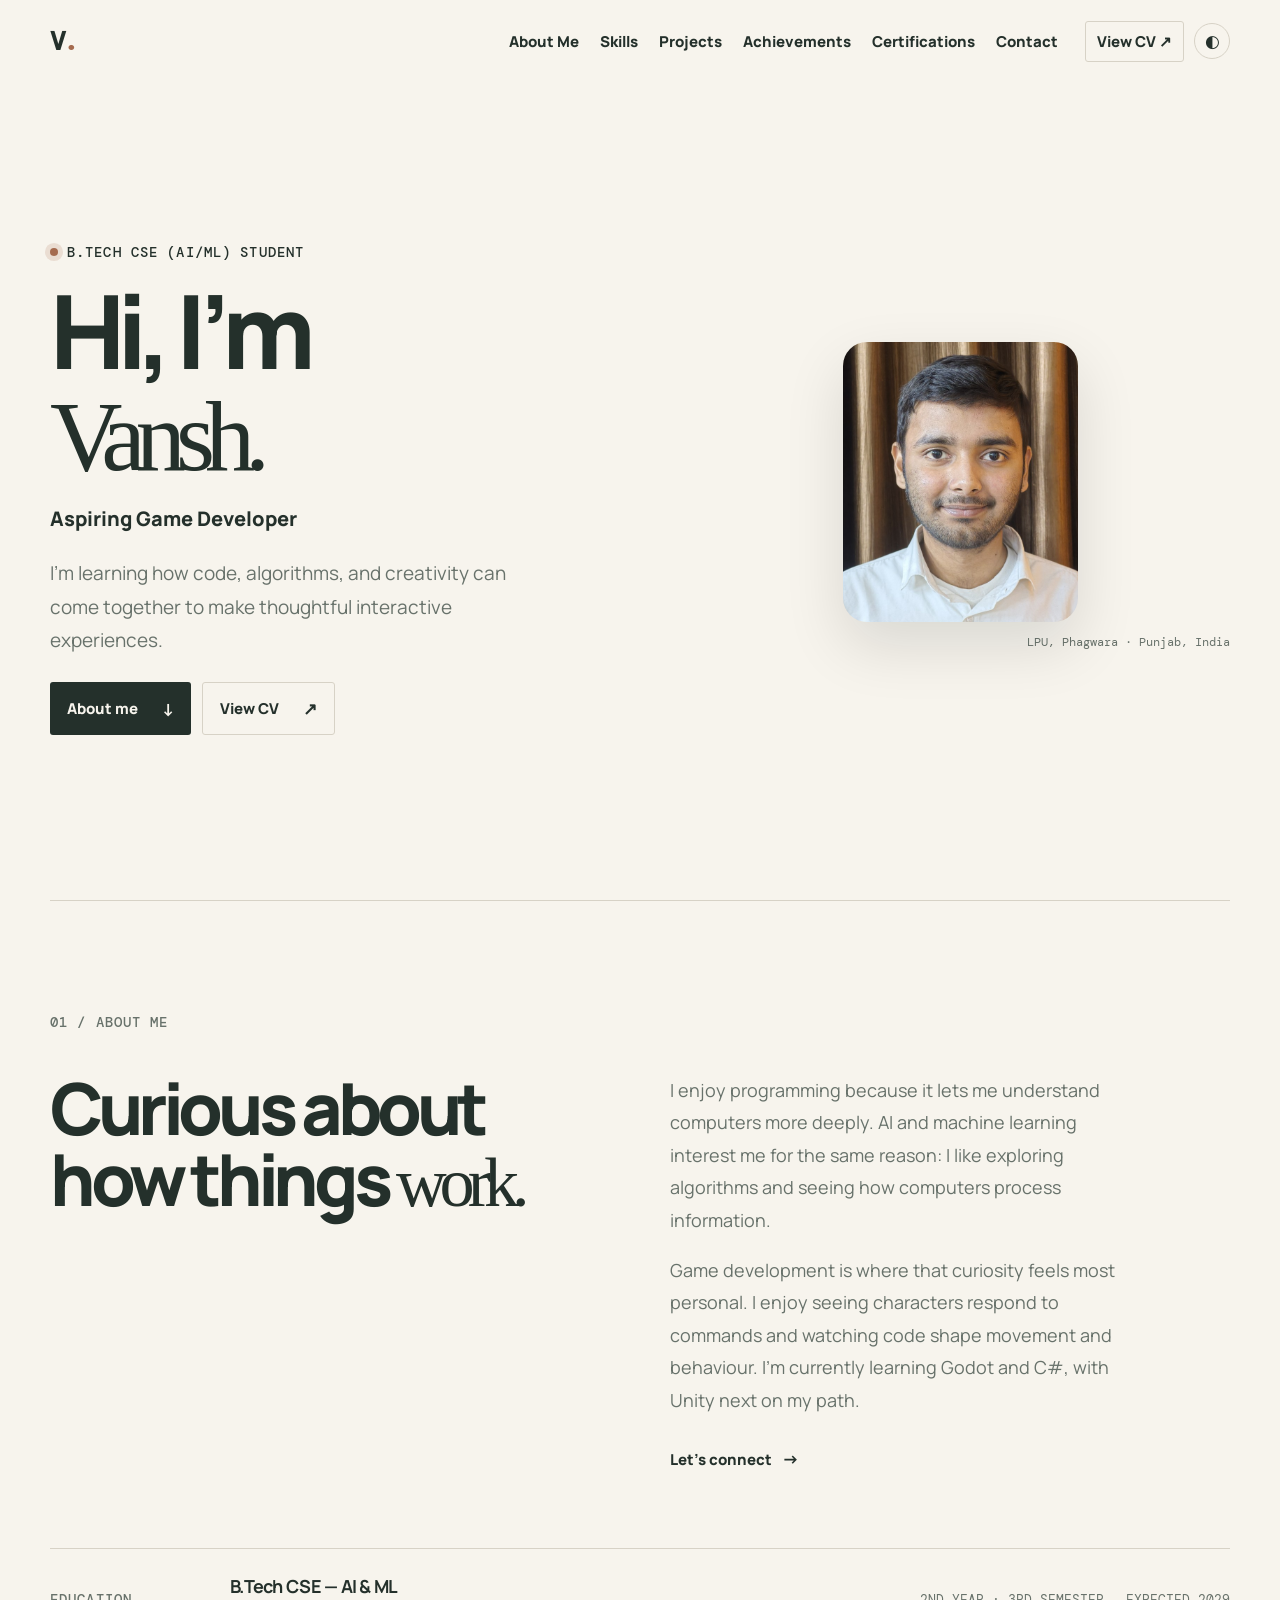
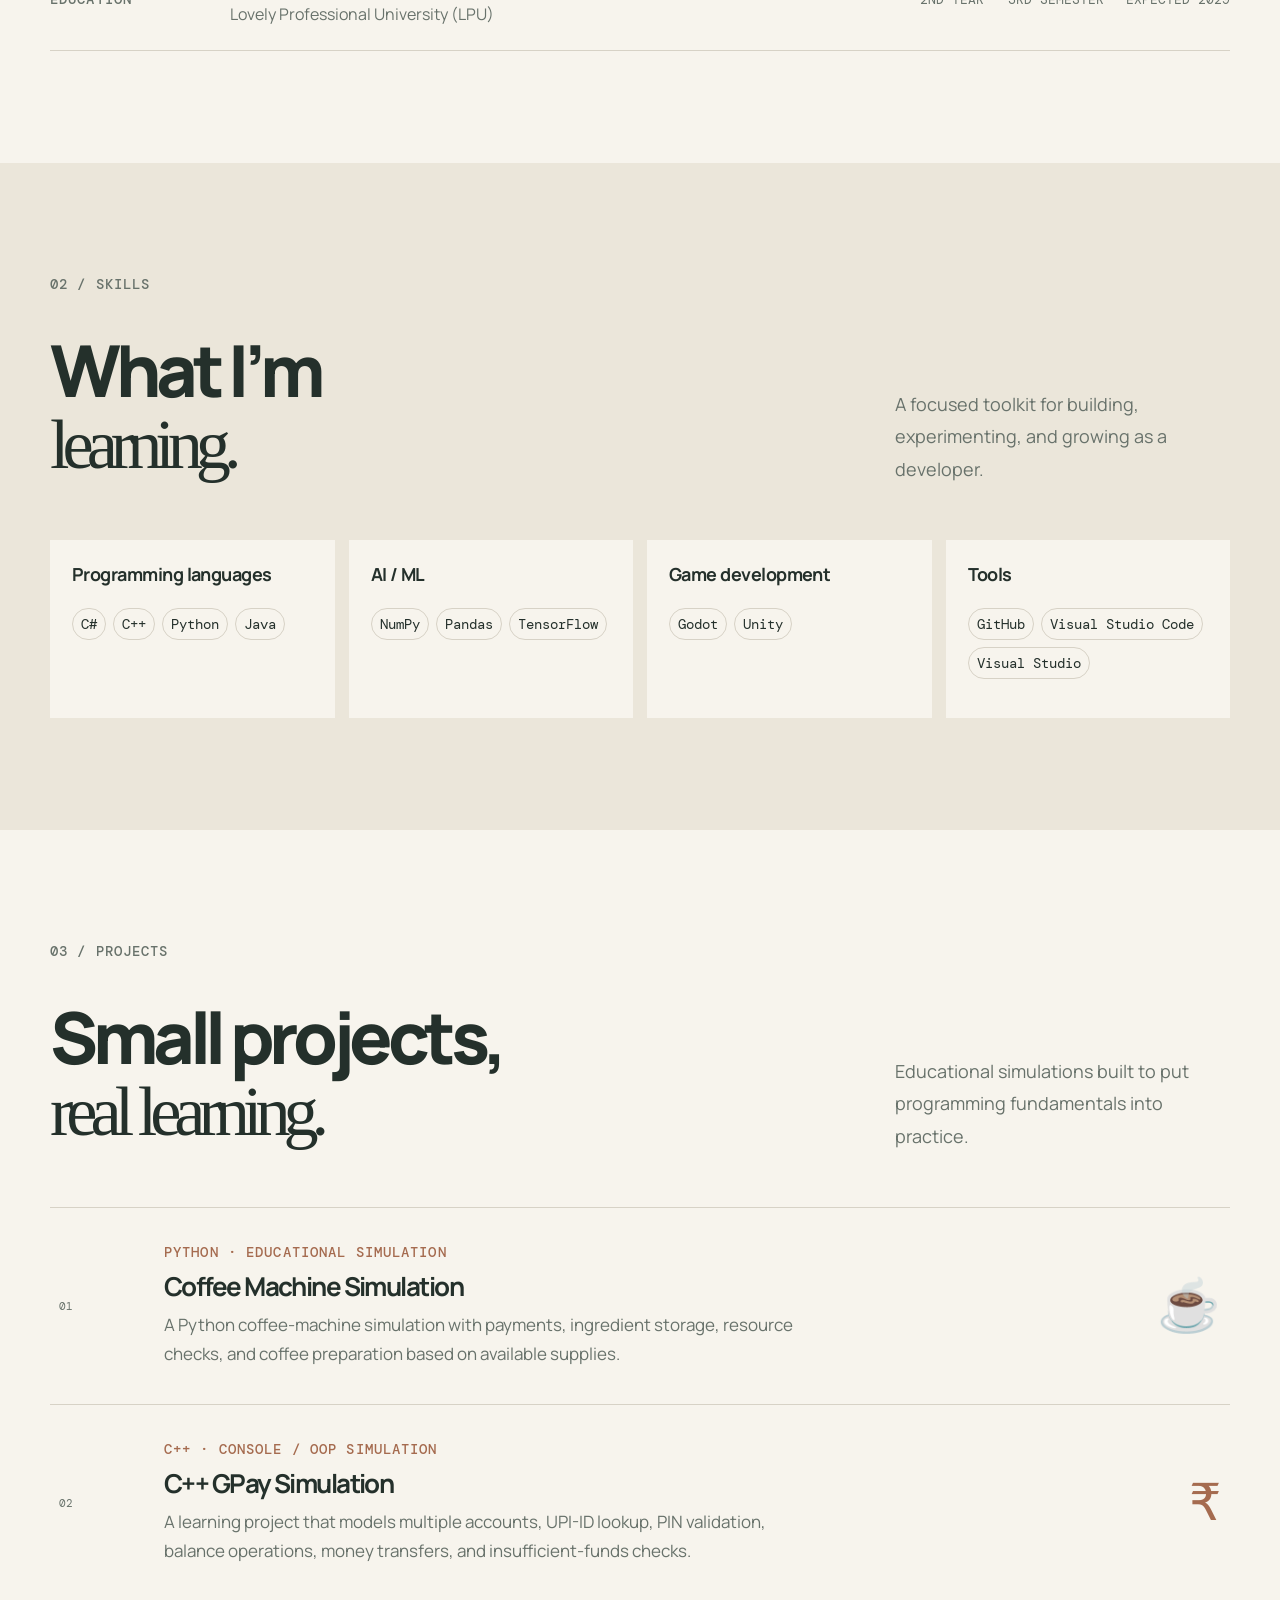
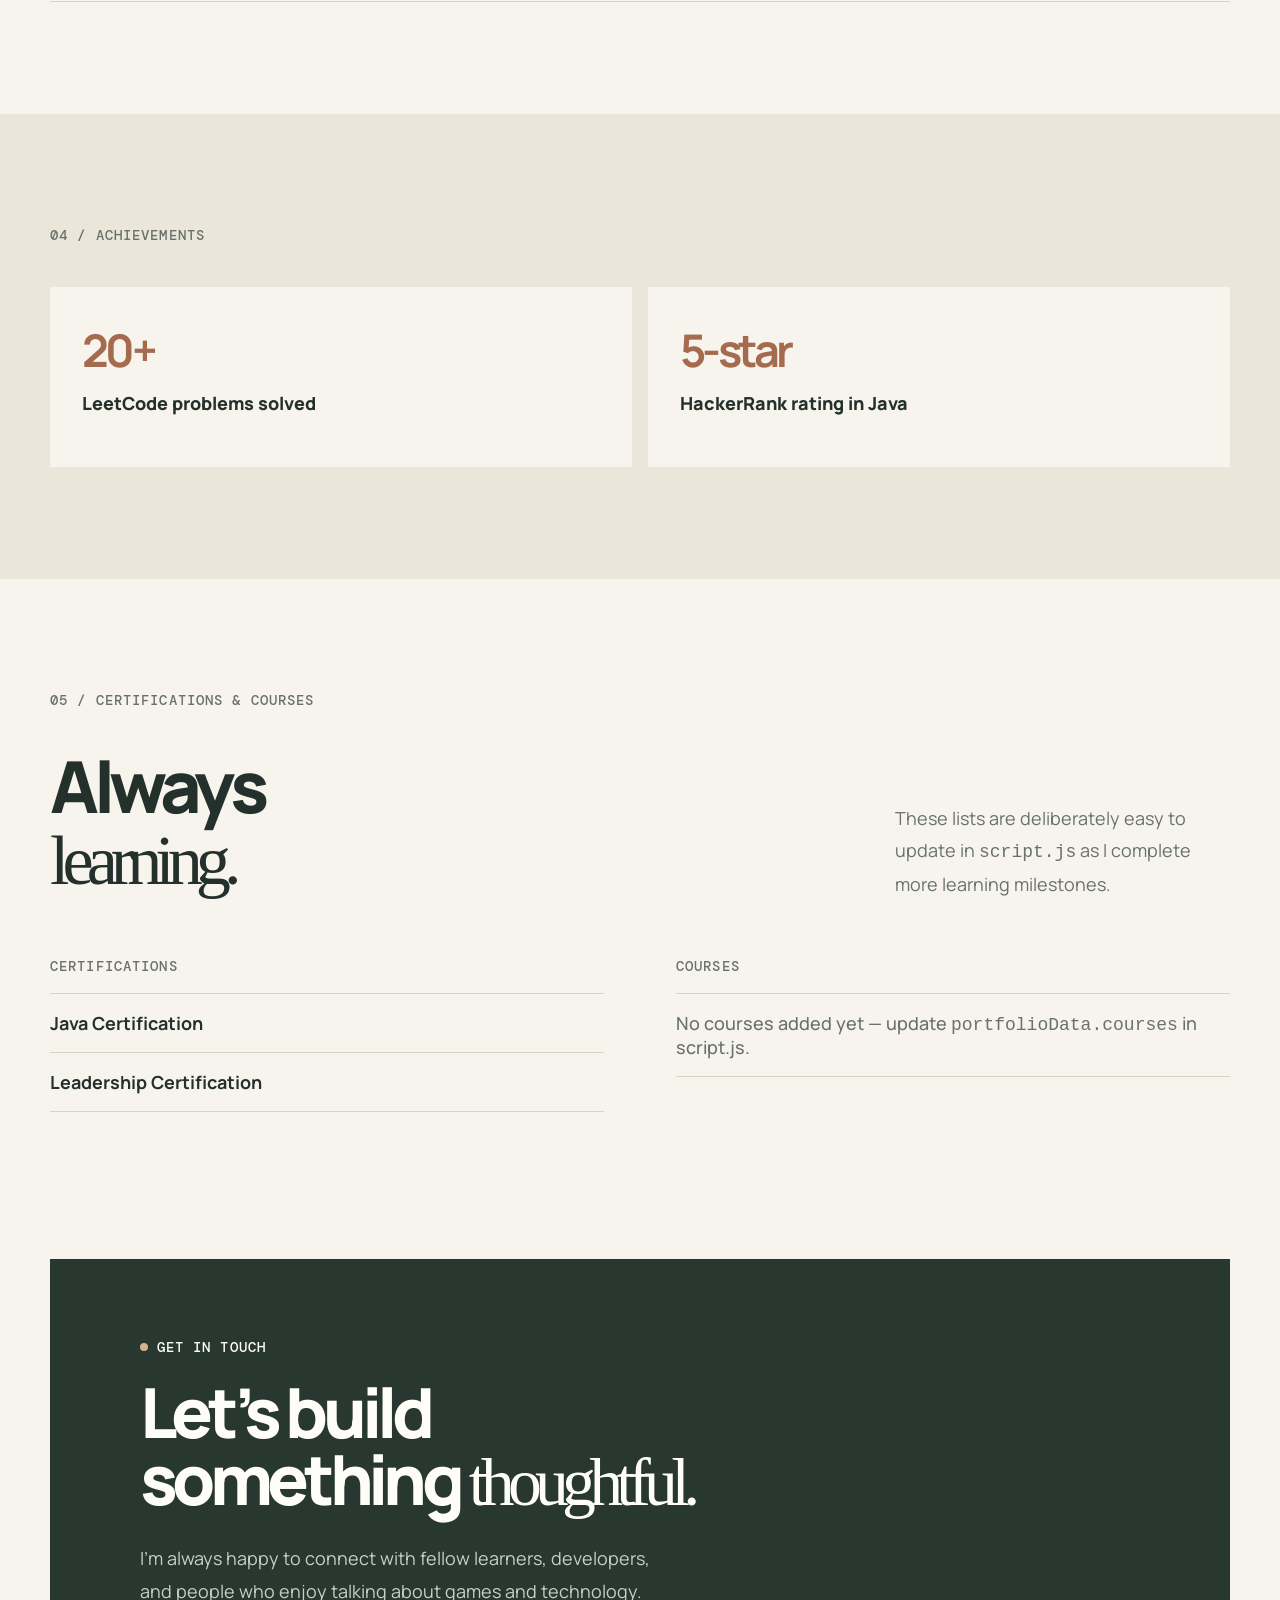
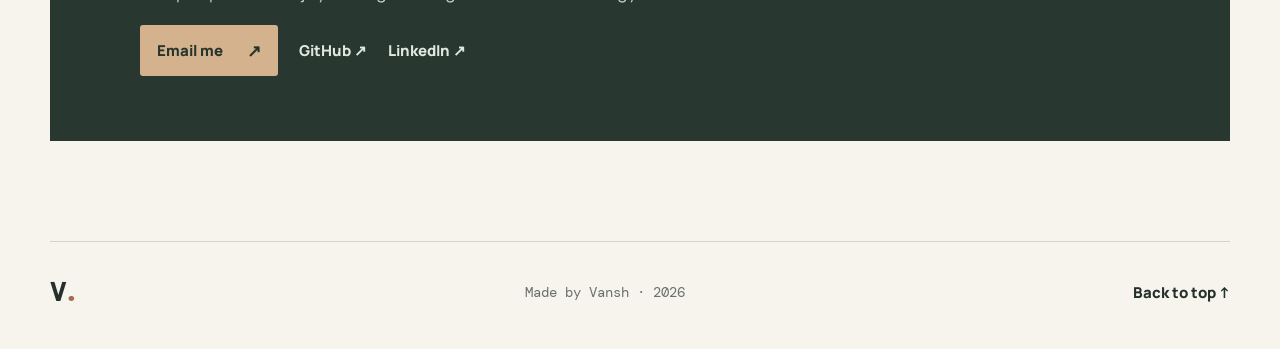
==== index.html @ 25c816e5 "Deploy portfolio to GitHub Pages root" ====
<!doctype html>
<html lang="en">
  <head>
    <meta charset="UTF-8" />
    <meta name="viewport" content="width=device-width, initial-scale=1.0" />
    <meta name="description" content="Vansh — B.Tech CSE (AI/ML) student and aspiring game developer." />
    <title>Vansh | Aspiring Game Developer</title>
    <link rel="preconnect" href="https://fonts.googleapis.com" />
    <link rel="preconnect" href="https://fonts.gstatic.com" crossorigin />
    <link href="https://fonts.googleapis.com/css2?family=DM+Mono:wght@400;500&family=Manrope:wght@400;500;600;700;800&display=swap" rel="stylesheet" />
    <link rel="stylesheet" href="styles.css" />
    <style>
      /* Readability overrides */
      body{font-size:18px}nav a,.nav-cv,footer a{font-size:15px}.eyebrow,.section-label,.card-kicker,.project-type{font-size:14px}.intro{font-size:19px}.about-copy p,.section-heading>p,.contact-card>p:not(.eyebrow){font-size:18px}.education-card div>p{font-size:16px}.education-meta{font-size:13px}.button,.text-link,.social-link{font-size:15px}.skill-card h3{font-size:18px}.tags span{font-size:14px}.project-card p:not(.project-type){font-size:17px}.achievement-card p,.simple-list div{font-size:18px}.profile-photo small,.location{font-size:12px}footer p{font-size:14px}
      @media(max-width:460px){body{font-size:17px}nav a{font-size:15px}.eyebrow,.section-label,.card-kicker,.project-type{font-size:13px}.intro{font-size:18px}.about-copy p,.section-heading>p,.contact-card>p:not(.eyebrow){font-size:17px}.tags span{font-size:13px}.profile-photo small,.location{font-size:11px}footer p{font-size:12px}}
    </style>
  </head>
  <body>
    <header class="site-header">
      <a class="logo" href="#home" aria-label="Vansh home">V<span>.</span></a>
      <nav id="nav" aria-label="Main navigation">
        <a href="#about">About Me</a><a href="#skills">Skills</a><a href="#projects">Projects</a>
        <a href="#achievements">Achievements</a><a href="#certifications">Certifications</a><a href="#contact">Contact</a>
      </nav>
      <div class="header-actions">
        <a class="nav-cv" href="assets/vansh-cv.pdf" target="_blank" rel="noopener">View CV ↗</a>
        <button class="theme-toggle" aria-label="Switch color theme" title="Switch color theme">◐</button>
        <button class="menu-toggle" aria-label="Open menu" aria-expanded="false">☰</button>
      </div>
    </header>
    <main>
      <section class="hero section-width" id="home">
        <div class="hero-copy reveal">
          <p class="eyebrow"><span></span> B.Tech CSE (AI/ML) student</p>
          <h1>Hi, I’m<br /><em>Vansh.</em></h1>
          <p class="hero-title">Aspiring Game Developer</p>
          <p class="intro">I’m learning how code, algorithms, and creativity can come together to make thoughtful interactive experiences.</p>
          <div class="hero-actions"><a class="button button-dark" href="#about">About me <span>↓</span></a><a class="button button-plain" href="assets/vansh-cv.pdf" target="_blank" rel="noopener">View CV <span>↗</span></a></div>
        </div>
        <div class="profile-wrap reveal">
          <div class="profile-photo" aria-label="Profile photo"><img id="profile-image" alt="Portrait of Vansh" /><div class="photo-placeholder"><div class="photo-icon">+</div><p>Profile<br />Photo</p></div></div>
          <div class="profile-orbit"></div><p class="location">LPU, Phagwara · Punjab, India</p>
        </div>
      </section>
      <section class="about section section-width" id="about">
        <p class="section-label">01 / About me</p>
        <div class="about-grid"><h2 class="reveal">Curious about<br />how things <em>work.</em></h2><div class="about-copy reveal"><p>I enjoy programming because it lets me understand computers more deeply. AI and machine learning interest me for the same reason: I like exploring algorithms and seeing how computers process information.</p><p>Game development is where that curiosity feels most personal. I enjoy seeing characters respond to commands and watching code shape movement and behaviour. I’m currently learning Godot and C#, with Unity next on my path.</p><a class="text-link" href="#contact">Let’s connect <span>→</span></a></div></div>
        <div class="education-card reveal"><p class="card-kicker">Education</p><div><h3>B.Tech CSE — AI &amp; ML</h3><p>Lovely Professional University (LPU)</p></div><div class="education-meta"><span>2nd Year · 3rd Semester</span><span>Expected 2029</span></div></div>
      </section>
      <section class="skills section" id="skills"><div class="section-width"><p class="section-label">02 / Skills</p><div class="section-heading reveal"><h2>What I’m<br /><em>learning.</em></h2><p>A focused toolkit for building, experimenting, and growing as a developer.</p></div><div class="skills-grid" id="skills-grid"></div></div></section>
      <section class="projects section section-width" id="projects"><p class="section-label">03 / Projects</p><div class="section-heading reveal"><h2>Small projects,<br /><em>real learning.</em></h2><p>Educational simulations built to put programming fundamentals into practice.</p></div><div class="project-list" id="project-list"></div></section>
      <section class="achievements section" id="achievements"><div class="section-width"><p class="section-label">04 / Achievements</p><div class="achievement-grid" id="achievement-grid"></div></div></section>
      <section class="certifications section section-width" id="certifications"><p class="section-label">05 / Certifications &amp; courses</p><div class="section-heading reveal"><h2>Always<br /><em>learning.</em></h2><p>These lists are deliberately easy to update in <code>script.js</code> as I complete more learning milestones.</p></div><div class="learning-grid"><div><p class="card-kicker">Certifications</p><div class="simple-list" id="certification-list"></div></div><div><p class="card-kicker">Courses</p><div class="simple-list empty-list" id="course-list"></div></div></div></section>
      <section class="contact section section-width" id="contact"><div class="contact-card reveal"><p class="eyebrow"><span></span> Get in touch</p><h2>Let’s build<br />something <em>thoughtful.</em></h2><p>I’m always happy to connect with fellow learners, developers, and people who enjoy talking about games and technology.</p><div class="contact-actions"><a class="button button-light" href="mailto:vanshranasingh2006@gmail.com">Email me <span>↗</span></a><a class="social-link" href="https://github.com/vanshranasingh2006-byte" target="_blank" rel="noopener">GitHub ↗</a><a class="social-link" href="https://www.linkedin.com/in/vanshrana3100/" target="_blank" rel="noopener">LinkedIn ↗</a></div></div></section>
    </main>
    <footer class="section-width"><a class="logo" href="#home">V<span>.</span></a><p>Made by Vansh · <span id="year"></span></p><a href="#home">Back to top ↑</a></footer>
    <script src="script.js"></script>
  </body>
</html>
---- styles.css ----
:root{--ink:#24302b;--paper:#f7f4ed;--soft:#ebe6da;--muted:#68726b;--line:#d7d2c6;--accent:#a56b4f;--deep:#28372f;--white:#fffdf8}*{box-sizing:border-box}html{scroll-behavior:smooth}body{margin:0;background:var(--paper);color:var(--ink);font-family:Manrope,Arial,sans-serif;transition:background .25s,color .25s}.section-width{width:min(1180px,calc(100% - 48px));margin-inline:auto}a{color:inherit;text-decoration:none}.site-header{height:82px;width:min(1180px,calc(100% - 48px));margin:auto;display:flex;align-items:center;justify-content:space-between}.logo{font:800 26px 'DM Mono',monospace;letter-spacing:-3px}.logo span{color:var(--accent)}nav{display:flex;gap:21px;margin-left:auto;margin-right:27px}nav a,.nav-cv,footer a{font-size:11px;font-weight:800;white-space:nowrap;transition:color .2s}nav a:hover,footer a:hover{color:var(--accent)}.header-actions{display:flex;align-items:center;gap:10px}.nav-cv{border:1px solid var(--line);padding:9px 11px;border-radius:3px}.theme-toggle,.menu-toggle{width:36px;height:36px;border:1px solid var(--line);border-radius:50%;background:transparent;color:var(--ink);font-size:17px;cursor:pointer}.menu-toggle{display:none}.hero{min-height:calc(100vh - 82px);padding:72px 0 90px;display:grid;grid-template-columns:1.05fr .95fr;align-items:center;gap:45px}.eyebrow,.section-label,.card-kicker,.project-type{font:500 11px 'DM Mono',monospace;letter-spacing:.08em;text-transform:uppercase}.eyebrow{display:flex;align-items:center;gap:9px}.eyebrow span{background:var(--accent);width:8px;height:8px;border-radius:50%;box-shadow:0 0 0 5px color-mix(in srgb,var(--accent) 17%,transparent)}h1,h2{font-weight:800;letter-spacing:-.075em;line-height:.95}h1{font-size:clamp(4.2rem,8vw,7.6rem);margin:21px 0 11px}h1 em,h2 em{font:400 .98em Georgia,serif;letter-spacing:-.1em}.hero-title{font-size:clamp(1rem,1.7vw,1.25rem);font-weight:800;margin:0}.intro{max-width:490px;color:var(--muted);font-size:16px;line-height:1.75;margin:25px 0}.hero-actions,.contact-actions{display:flex;gap:11px;flex-wrap:wrap}.button{display:inline-flex;align-items:center;gap:24px;border-radius:3px;padding:14px 17px;font-size:12px;font-weight:800;transition:transform .2s}.button:hover{transform:translateY(-2px)}.button span{font-size:17px}.button-dark{background:var(--ink);color:var(--paper)}.button-plain{border:1px solid var(--line)}.profile-wrap{height:370px;display:grid;place-items:center;position:relative}.profile-photo{height:280px;width:235px;background:var(--soft);border:none;display:flex;flex-direction:column;align-items:center;justify-content:center;text-align:center;position:relative;z-index:1;overflow:hidden;border-radius:24px;box-shadow:0 24px 60px rgba(12,17,15,.12)}.profile-photo img{display:none;width:100%;height:100%;object-fit:cover}.profile-photo.has-image{border:none;box-shadow:0 24px 60px rgba(12,17,15,.12)}.profile-photo.has-image img{display:block}.profile-photo.has-image .photo-placeholder{display:none}.photo-icon{border:1px solid var(--accent);color:var(--accent);border-radius:50%;height:43px;width:43px;display:grid;place-items:center;font-size:25px}.profile-photo p{font-size:15px;font-weight:800;line-height:1.4;margin:13px 0 5px}.profile-photo small{font:9px 'DM Mono',monospace;color:var(--muted)}.profile-orbit{display:none;position:absolute;width:350px;height:350px;border:1px solid var(--line);border-radius:50%;transform:rotate(-22deg)}.location{position:absolute;bottom:5px;right:0;font:10px 'DM Mono',monospace;color:var(--muted)}.section{padding:112px 0}.section-label{color:var(--muted);margin:0 0 43px}.about{border-top:1px solid var(--line)}.about-grid{display:grid;grid-template-columns:1fr 1fr;gap:60px}.about h2,.section-heading h2{font-size:clamp(3rem,5.6vw,5.6rem);margin:0}.about-copy{max-width:475px}.about-copy p,.section-heading>p,.contact-card>p:not(.eyebrow){color:var(--muted);font-size:15px;line-height:1.8;margin:0 0 18px}.text-link{font-size:12px;font-weight:800;display:inline-block;margin-top:13px}.text-link span{font-size:17px;padding-left:7px}.education-card{border-top:1px solid var(--line);border-bottom:1px solid var(--line);margin-top:78px;padding:25px 0;display:grid;grid-template-columns:160px 1fr auto;gap:20px;align-items:center}.card-kicker{color:var(--muted);margin:0}.education-card h3{font-size:18px;letter-spacing:-.04em;margin:0}.education-card div>p{margin:5px 0 0;font-size:13px;color:var(--muted)}.education-meta{display:flex;gap:22px;font:10px 'DM Mono',monospace;color:var(--muted);text-transform:uppercase}.skills,.achievements{background:var(--soft)}.section-heading{display:flex;justify-content:space-between;align-items:end;gap:35px}.section-heading>p{max-width:335px;margin:0}.skills-grid{display:grid;grid-template-columns:repeat(4,1fr);gap:14px;margin-top:55px}.skill-card{background:var(--paper);padding:22px;min-height:178px}.skill-card h3{font-size:15px;margin:0 0 22px;letter-spacing:-.03em}.tags{display:flex;gap:7px;flex-wrap:wrap}.tags span{border:1px solid var(--line);font:10px 'DM Mono',monospace;padding:6px 8px;border-radius:20px}.project-list{margin-top:55px;border-top:1px solid var(--line)}.project-card{display:grid;grid-template-columns:75px 1fr auto;gap:30px;align-items:center;padding:35px 9px;border-bottom:1px solid var(--line);transition:background .2s,padding .2s}.project-card:hover{background:var(--soft);padding-inline:18px}.project-num{font:11px 'DM Mono',monospace;color:var(--muted)}.project-card h3{font-size:26px;letter-spacing:-.06em;margin:7px 0}.project-card p:not(.project-type){color:var(--muted);max-width:630px;font-size:14px;line-height:1.7;margin:0}.project-type{color:var(--accent);margin:0}.project-symbol{font:51px Georgia,serif;color:var(--accent)}.achievement-grid{display:grid;grid-template-columns:1fr 1fr;gap:16px}.achievement-card{background:var(--paper);padding:32px;min-height:180px}.achievement-card strong{display:block;color:var(--accent);font-size:45px;letter-spacing:-.08em}.achievement-card p{font-size:15px;font-weight:800;margin:10px 0 0}.learning-grid{display:grid;grid-template-columns:1fr 1fr;gap:72px;margin-top:56px}.simple-list{margin-top:18px;border-top:1px solid var(--line)}.simple-list div{padding:17px 0;border-bottom:1px solid var(--line);font-size:15px;font-weight:700}.empty-list div{color:var(--muted);font-weight:500}.contact{padding-top:35px;padding-bottom:100px}.contact-card{padding:65px clamp(28px,7vw,94px);background:var(--deep);color:var(--white)}.contact-card h2{font-size:clamp(3rem,5.4vw,5.2rem);margin:23px 0 20px}.contact-card>p:not(.eyebrow){color:#c5d0c7;max-width:520px}.contact-card .eyebrow span{background:#d4b28d;box-shadow:none}.button-light{background:#d4b28d;color:#26342c}.social-link{color:#e0e8e0;align-self:center;font-size:12px;font-weight:800;margin-left:10px}footer{border-top:1px solid var(--line);padding:27px 0 34px;display:flex;align-items:center;justify-content:space-between}footer p{color:var(--muted);font:10px 'DM Mono',monospace}.reveal{opacity:0;transform:translateY(18px);transition:opacity .6s ease,transform .6s ease}.reveal.visible{opacity:1;transform:none}body.dark{--ink:#e9eee9;--paper:#1c2721;--soft:#29372e;--muted:#abb8ae;--line:#435247;--accent:#d4b28d;--deep:#111914;--white:#f8f6ef}body.dark .skill-card,body.dark .achievement-card{background:#202d25}body.dark .button-dark{background:#edf2ec;color:#1c2721}body.dark .profile-photo{border-color:#6b786d}@media(max-width:820px){nav{display:none;position:absolute;z-index:10;top:72px;left:16px;right:16px;margin:0;padding:20px;background:var(--ink);color:var(--paper);flex-direction:column;gap:17px}.site-header nav.open{display:flex}.menu-toggle{display:block}.nav-cv{display:none}.hero{grid-template-columns:1fr;padding-top:55px;gap:25px}.profile-wrap{height:320px;order:-1}.profile-photo{height:235px;width:195px}.profile-orbit{width:290px;height:290px}.about-grid,.learning-grid{grid-template-columns:1fr;gap:28px}.education-card{grid-template-columns:1fr;gap:10px;margin-top:50px}.education-meta{flex-wrap:wrap}.section-heading{display:block}.section-heading>p{margin-top:20px}.skills-grid{grid-template-columns:1fr 1fr}.project-card{grid-template-columns:40px 1fr;gap:15px}.project-symbol{display:none}.achievement-grid{grid-template-columns:1fr}.contact-card{padding:45px 26px}.section{padding:80px 0}}@media(max-width:460px){.section-width,.site-header{width:calc(100% - 32px)}.site-header{height:72px}.hero{min-height:auto}.skills-grid{grid-template-columns:1fr}.hero-actions .button{width:100%;justify-content:space-between}.location{font-size:8px}.social-link{margin:4px 12px 0 0}footer p{font-size:8px}}
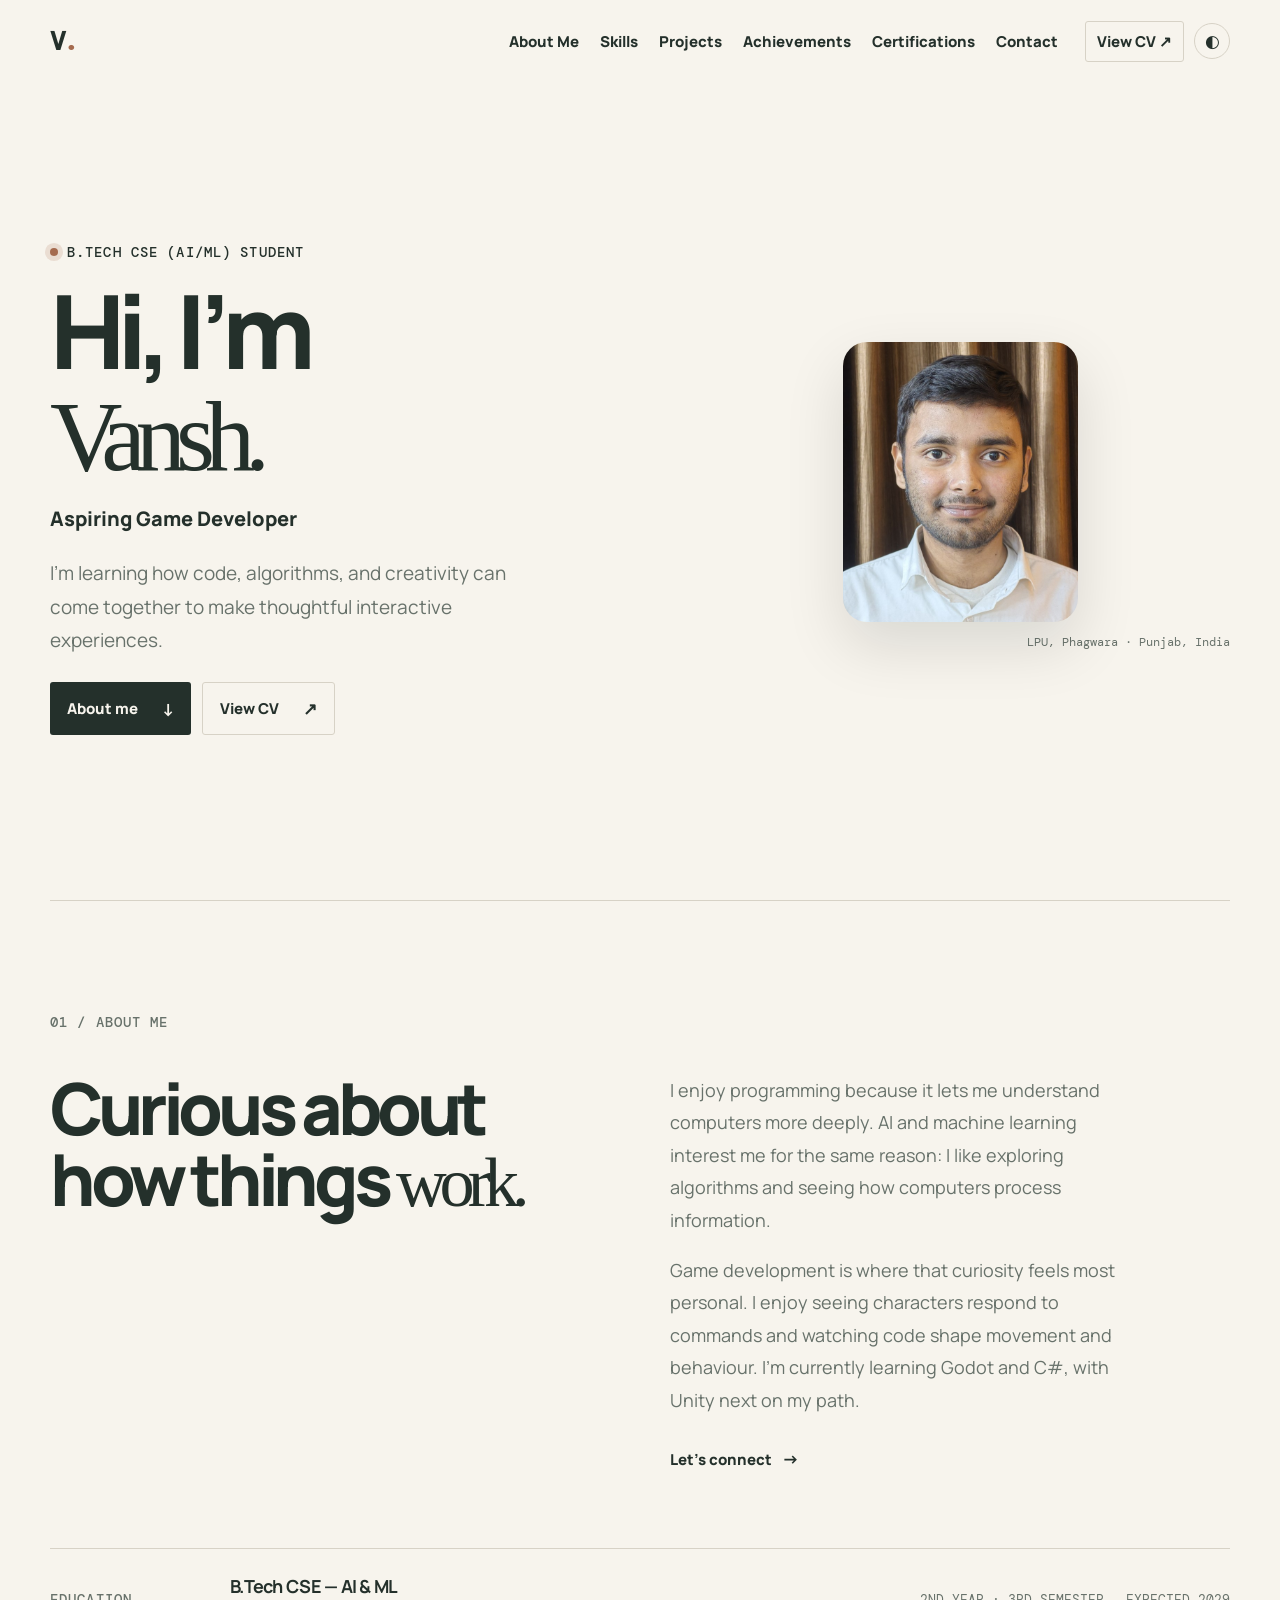
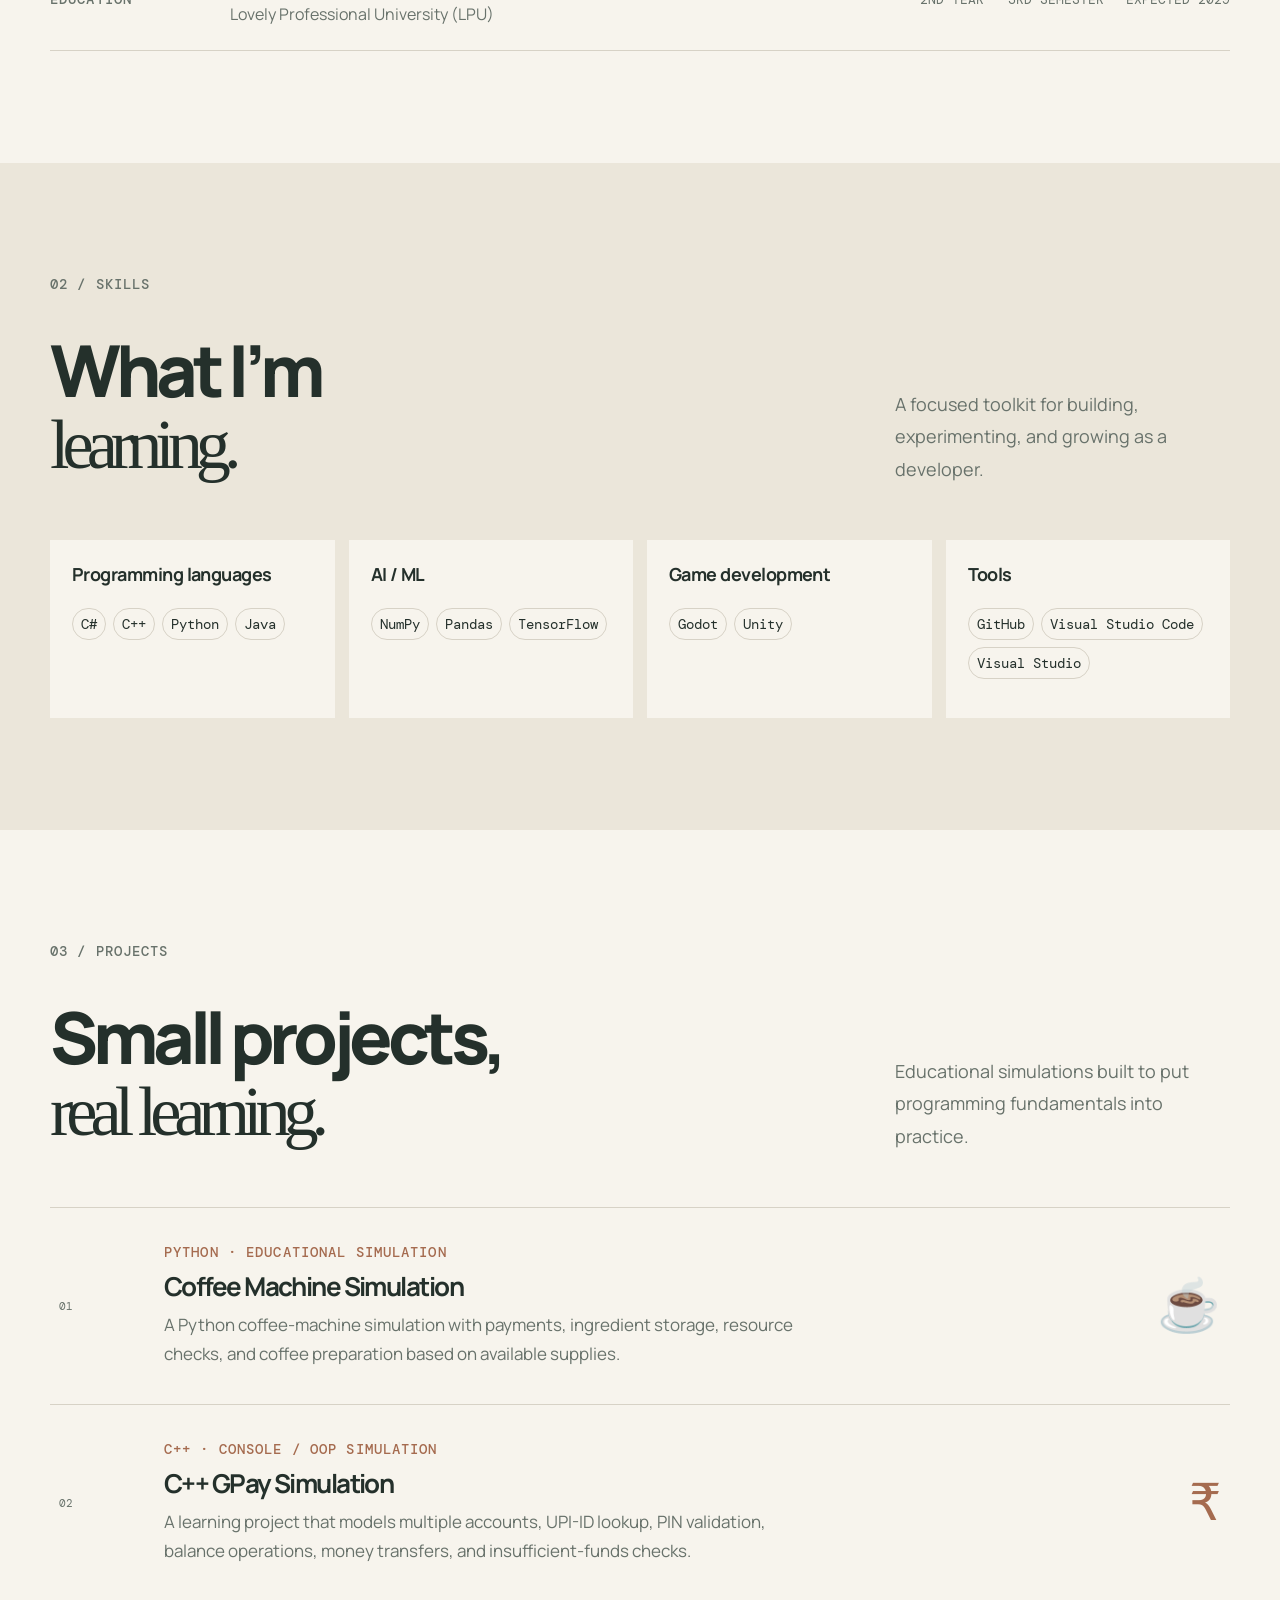
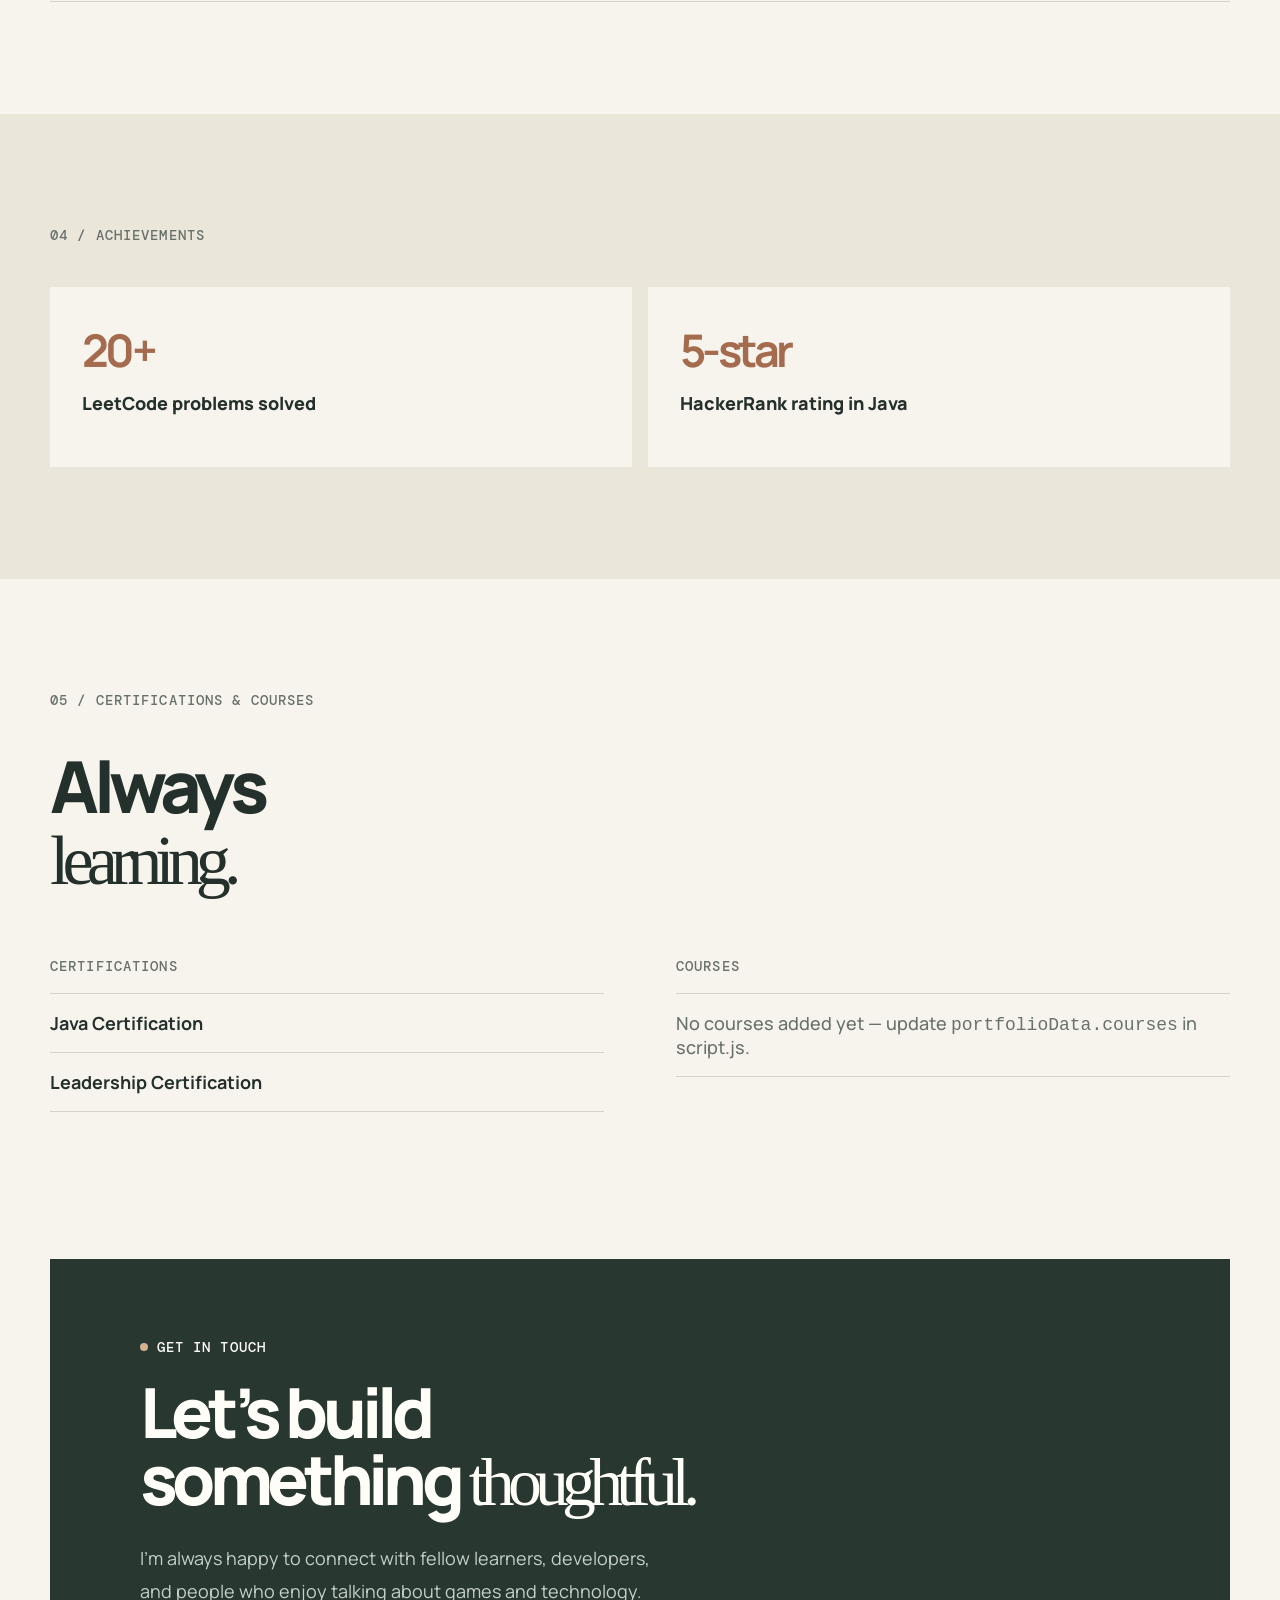
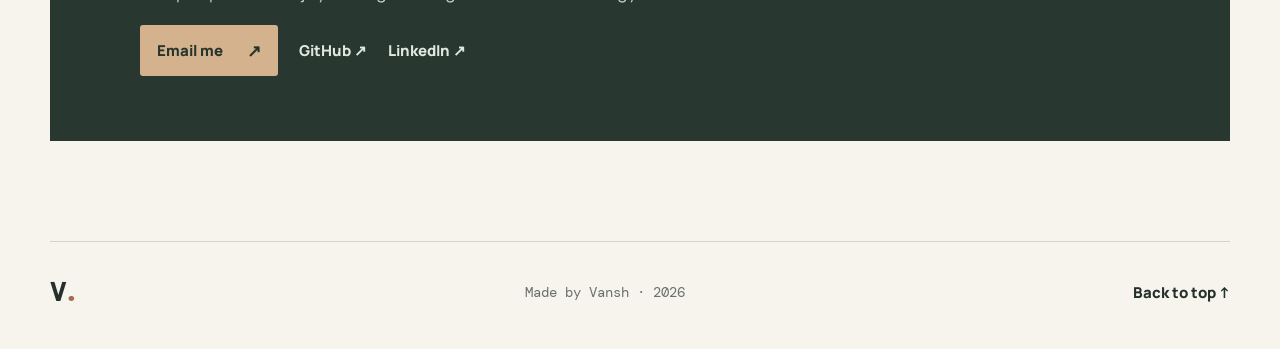
==== commit 08785aab: "Remove certification note" ====
--- a/index.html
+++ b/index.html
@@ -38,7 +38,7 @@
           <div class="hero-actions"><a class="button button-dark" href="#about">About me <span>↓</span></a><a class="button button-plain" href="assets/vansh-cv.pdf" target="_blank" rel="noopener">View CV <span>↗</span></a></div>
         </div>
         <div class="profile-wrap reveal">
-          <div class="profile-photo" aria-label="Profile photo"><img id="profile-image" alt="Portrait of Vansh" /><div class="photo-placeholder"><div class="photo-icon">+</div><p>Profile<br />Photo</p></div></div>
+          <div class="profile-photo" aria-label="Profile photo"><img id="profile-image" alt="Portrait of Vansh" /></div>
           <div class="profile-orbit"></div><p class="location">LPU, Phagwara · Punjab, India</p>
         </div>
       </section>
@@ -50,7 +50,7 @@
       <section class="skills section" id="skills"><div class="section-width"><p class="section-label">02 / Skills</p><div class="section-heading reveal"><h2>What I’m<br /><em>learning.</em></h2><p>A focused toolkit for building, experimenting, and growing as a developer.</p></div><div class="skills-grid" id="skills-grid"></div></div></section>
       <section class="projects section section-width" id="projects"><p class="section-label">03 / Projects</p><div class="section-heading reveal"><h2>Small projects,<br /><em>real learning.</em></h2><p>Educational simulations built to put programming fundamentals into practice.</p></div><div class="project-list" id="project-list"></div></section>
       <section class="achievements section" id="achievements"><div class="section-width"><p class="section-label">04 / Achievements</p><div class="achievement-grid" id="achievement-grid"></div></div></section>
-      <section class="certifications section section-width" id="certifications"><p class="section-label">05 / Certifications &amp; courses</p><div class="section-heading reveal"><h2>Always<br /><em>learning.</em></h2><p>These lists are deliberately easy to update in <code>script.js</code> as I complete more learning milestones.</p></div><div class="learning-grid"><div><p class="card-kicker">Certifications</p><div class="simple-list" id="certification-list"></div></div><div><p class="card-kicker">Courses</p><div class="simple-list empty-list" id="course-list"></div></div></div></section>
+      <section class="certifications section section-width" id="certifications"><p class="section-label">05 / Certifications &amp; courses</p><div class="section-heading reveal"><h2>Always<br /><em>learning.</em></h2></div><div class="learning-grid"><div><p class="card-kicker">Certifications</p><div class="simple-list" id="certification-list"></div></div><div><p class="card-kicker">Courses</p><div class="simple-list empty-list" id="course-list"></div></div></div></section>
       <section class="contact section section-width" id="contact"><div class="contact-card reveal"><p class="eyebrow"><span></span> Get in touch</p><h2>Let’s build<br />something <em>thoughtful.</em></h2><p>I’m always happy to connect with fellow learners, developers, and people who enjoy talking about games and technology.</p><div class="contact-actions"><a class="button button-light" href="mailto:vanshranasingh2006@gmail.com">Email me <span>↗</span></a><a class="social-link" href="https://github.com/vanshranasingh2006-byte" target="_blank" rel="noopener">GitHub ↗</a><a class="social-link" href="https://www.linkedin.com/in/vanshrana3100/" target="_blank" rel="noopener">LinkedIn ↗</a></div></div></section>
     </main>
     <footer class="section-width"><a class="logo" href="#home">V<span>.</span></a><p>Made by Vansh · <span id="year"></span></p><a href="#home">Back to top ↑</a></footer>
